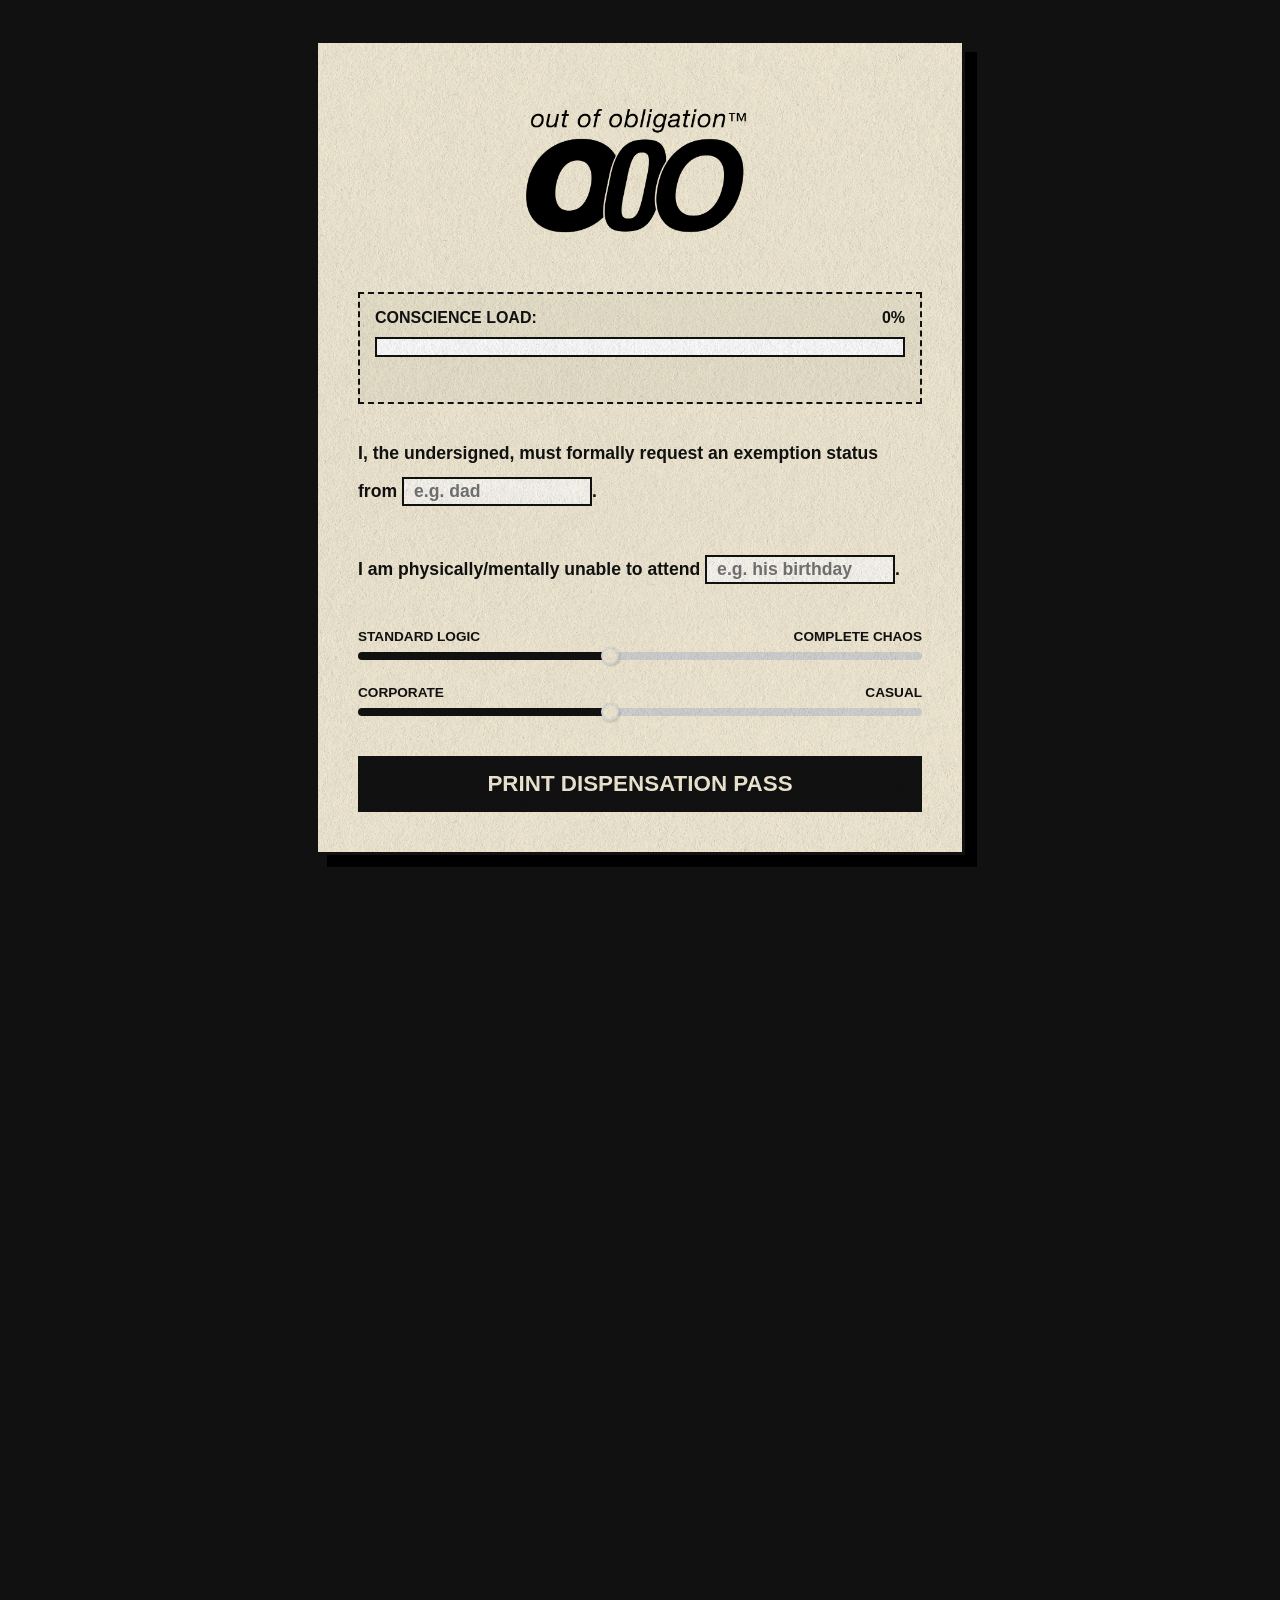
==== excuse roulette/index.html @ 0cf1031e "smiski updates" ====
<!DOCTYPE html>
<html lang="en">
<head>
    <meta charset="UTF-8">
    <meta name="viewport" content="width=device-width, initial-scale=1.0">
    <title>Out Of Obligation</title>
    
    <link href="https://fonts.googleapis.com/css2?family=Yellowtail&display=swap" rel="stylesheet">
    
    <style>
        * {
            box-sizing: border-box;
            margin: 0;
            padding: 0;
        }
        
        body {
            background-color: #111; 
            color: #111;
            font-family: 'Futura', 'Trebuchet MS', Arial, sans-serif;
            display: flex;
            flex-direction: column;
            align-items: center;
            min-height: 100vh;
            padding: 40px 20px;
            overflow-x: hidden;
            position: relative;
        }

        /* --- THE GENERATOR UI --- */
        #generator-ui {
            background-color: #f3ebd5; 
            width: 100%;
            max-width: 650px;
            padding: 40px;
            border: 3px solid #111;
            box-shadow: 12px 12px 0px #000; 
            z-index: 1000; 
            position: relative;
        }

        /* Apply texture directly over the generator UI */
        #generator-ui::after {
            content: '';
            position: absolute;
            top: 0; left: 0; right: 0; bottom: 0;
            background-image: url('papertexture.png');
            background-size: cover;
            background-position: center;
            opacity: 0.65; 
            mix-blend-mode: multiply; 
            pointer-events: none; 
            z-index: 9999; /* Forces it above all text/borders */
        }

        /* Transparent Logo Setup */
        .main-logo {
            width: 100%;
            max-width: 300px;
            display: block;
            margin: 0 auto 25px auto;
            /* Removed the border-bottom here */
            padding-bottom: 15px;
        }
        
        /* --- GUILT METER --- */
        #guilt-container {
            margin-bottom: 30px;
            padding: 15px;
            border: 2px dashed #111;
            background-color: rgba(0,0,0,0.03);
        }
        .guilt-header { display: flex; justify-content: space-between; font-weight: bold; margin-bottom: 10px; font-size: 1rem; }
        .guilt-bar-bg { width: 100%; height: 20px; border: 2px solid #111; background-color: #fff; position: relative; }
        #guilt-bar-fill { height: 100%; width: 0%; background-color: #d12020; transition: width 0.5s ease-out; }
        #guilt-warning { color: #d12020; font-weight: bold; margin-top: 10px; text-align: center; min-height: 20px; font-size: 0.9rem; }

        /* --- INPUT FORM --- */
        .typewriter-form { font-size: 1.1rem; line-height: 2.2; margin-bottom: 40px; font-weight: bold; }
        input[type="text"] {
            background-color: rgba(255,255,255,0.7);
            border: 2px solid #111;
            color: #111;
            font-family: inherit;
            font-size: 1.1rem;
            font-weight: bold;
            padding: 2px 10px;
            width: 190px;
            outline: none;
        }
        input[type="text"]:focus { background-color: #00FF88; }

        /* --- CUSTOM RETRO SLIDERS --- */
        .sliders { display: flex; flex-direction: column; gap: 25px; margin-bottom: 40px; }
        .slider-container { display: flex; flex-direction: column; gap: 8px; }
        .slider-labels { display: flex; justify-content: space-between; font-size: 0.85rem; font-weight: bold; text-transform: uppercase; }
        
        input[type="range"] { 
            -webkit-appearance: none;
            width: 100%; 
            height: 8px;
            background: #d3d3d3; 
            border-radius: 10px;
            outline: none;
        }

        input[type="range"]::-webkit-slider-thumb {
            -webkit-appearance: none;
            appearance: none;
            width: 18px;
            height: 18px;
            border-radius: 50px;
            background: #f3ebd5;
            border: 2px solid #ddd;
            box-shadow: 1px 1px 3px rgba(0,0,0,0.2);
            cursor: pointer;
        }

        button.primary-btn {
            background-color: #111;
            color: #f3ebd5;
            border: none;
            padding: 15px 35px;
            font-family: inherit;
            font-size: 1.4rem;
            font-weight: bold;
            cursor: pointer;
            text-transform: uppercase;
            width: 100%;
        }
        button.primary-btn:active { background-color: #00FF88; color: #111; }

        /* --- MESSY TABLE OUTPUT TRAY --- */
        #output-tray {
            width: 100%;
            max-width: 1000px; 
            display: flex;
            flex-direction: column;
            align-items: center;
            margin-top: 40px;
        }

        #receipt-stack {
            width: 100%;
            position: relative; 
            min-height: 750px;  
        }

        .receipt-wrapper {
            position: absolute;
            top: 0;
            left: 25%; 
            width: 50%;
            display: flex;
            justify-content: center;
        }

        /* --- HORIZONTAL PASS ARCHITECTURE --- */
        .receipt {
            color: #111;
            width: 650px; 
            height: auto;
            display: flex;
            border: 3px solid #111;
            box-shadow: 5px 5px 20px rgba(0,0,0,0.5); 
            position: relative;
            
            transform: translateY(-200px) scale(0.8);
            opacity: 0;
            transition: transform 1.2s cubic-bezier(0.175, 0.885, 0.32, 1.275), opacity 0.5s;
        }

        /* Apply texture directly over the printed receipt */
        .receipt::after {
            content: '';
            position: absolute;
            top: 0; left: 0; right: 0; bottom: 0;
            background-image: url('papertexture.png');
            background-size: cover;
            background-position: center;
            opacity: 0.65; 
            mix-blend-mode: multiply; 
            pointer-events: none; 
            z-index: 9999; 
        }

        .receipt.printing {
            transform: translateY(0) scale(1); 
            opacity: 1;
        }

        .punch-hole-gutter {
            width: 45px;
            border-right: 3px solid #111;
            display: flex;
            flex-direction: column;
            justify-content: space-around;
            align-items: center;
            padding: 15px 0;
            background-color: rgba(0,0,0,0.08);
        }

        .hole {
            width: 14px;
            height: 14px;
            background-color: #111; 
            border: 3px solid #111;
            border-radius: 50%;
        }

        .ticket-main {
            flex: 1;
            display: flex;
            flex-direction: column;
        }

        .ticket-header-block { display: flex; border-bottom: 3px solid #111; font-size: 0.85rem; font-weight: bold; }
        .header-cell { padding: 10px 15px; border-right: 3px solid #111; }
        .header-cell:last-child { border-right: none; }

        .ticket-logo-bar {
            padding: 15px;
            background-color: rgba(0,0,0,0.04);
            border-bottom: 3px solid #111;
            display: flex;
            justify-content: space-between;
            align-items: center;
        }
        
        .receipt-logo-img { height: 35px; object-fit: contain; }

        .ticket-content-pane {
            padding: 20px 15px;
            font-size: 1rem;
            line-height: 1.5;
            flex: 1;
            border-bottom: 3px solid #111;
        }
        
        .metadata-label { font-size: 0.75rem; font-weight: bold; color: #333; text-transform: uppercase; margin-bottom: 5px; }

        .ticket-footer-block { display: flex; background-color: rgba(0,0,0,0.05); font-size: 0.85rem; font-weight: bold; align-items: stretch; }
        .footer-cell { padding: 12px 15px; border-right: 3px solid #111; display: flex; flex-direction: column; justify-content: center; }
        .footer-cell:last-child { border-right: none; }

        .cursive-branding {
            font-family: 'Yellowtail', cursive;
            color: #d12020;
            font-size: 2rem;
            line-height: 1;
        }

        .ticket-barcode-strip {
            height: 40px;
            width: 140px;
            background: repeating-linear-gradient(90deg, #111, #111 2px, transparent 2px, transparent 5px, #111 5px, #111 6px, transparent 6px, transparent 9px);
        }

        /* --- COPY LINK BUTTON --- */
        button.share-btn {
            background-color: transparent;
            color: #111;
            border: 2px solid #111;
            padding: 8px 12px;
            font-family: inherit;
            font-weight: 900;
            font-size: 0.85rem;
            cursor: pointer;
            text-transform: uppercase;
            position: relative; 
            z-index: 10000; /* Must sit above the texture layer to be clickable */
            display: flex;
            align-items: center;
            /* Removed emoji */
        }
        button.share-btn:active { background-color: #111; color: #fff; }
    </style>
</head>
<body>

    <div id="generator-ui">
        <img src="Artboard 1ooo.png" alt="Out of Obligation" class="main-logo">
        
        <div id="guilt-container">
            <div class="guilt-header">
                <span>CONSCIENCE LOAD:</span>
                <span id="guilt-text">0%</span>
            </div>
            <div class="guilt-bar-bg">
                <div id="guilt-bar-fill"></div>
            </div>
            <div id="guilt-warning"></div>
        </div>

        <div class="typewriter-form">
            I, the undersigned, must formally request an exemption status from <input type="text" id="person-input" placeholder="e.g. dad" autocomplete="off">.<br><br>
            I am physically/mentally unable to attend <input type="text" id="event-input" placeholder="e.g. his birthday" autocomplete="off">.
        </div>

        <div class="sliders">
            <div class="slider-container">
                <div class="slider-labels"><span>Standard Logic</span><span>Complete Chaos</span></div>
                <input type="range" id="realism-slider" class="styled-slider" min="1" max="10" value="5">
            </div>
            <div class="slider-container">
                <div class="slider-labels"><span>Corporate</span><span>Casual</span></div>
                <input type="range" id="formality-slider" class="styled-slider" min="1" max="10" value="5">
            </div>
        </div>

        <button id="generate-btn" class="primary-btn">Print Dispensation Pass</button>
    </div>

    <div id="output-tray">
        <div id="receipt-stack">
            </div>
    </div>

    <script>
        // Custom Slider Fill Logic
        document.querySelectorAll('input[type="range"]').forEach(slider => {
            slider.addEventListener('input', (e) => {
                const value = (e.target.value - e.target.min) / (e.target.max - e.target.min) * 100;
                e.target.style.background = `linear-gradient(to right, #111 ${value}%, #d3d3d3 ${value}%)`;
            });
            slider.dispatchEvent(new Event('input'));
        });

        const dictionary = {
            realisticFormal: {
                intros: ["Please accept this as formal notification of my absence.", "I am writing to formally request to be excused.", "I will unfortunately be unable to attend this event."],
                reasons: ["An urgent professional matter requires my immediate attention.", "A sudden family obligation has arisen that I must attend to.", "I am currently dealing with an unexpected health issue."],
                outros: ["This renders my participation impossible.", "I hope you can understand my absence.", "I sincerely apologize for the inconvenience."]
            },
            realisticInformal: {
                intros: ["I am so sorry, but I absolutely cannot make it.", "I'm going to have to bail on this one.", "I hate to do this, but I have to skip this event."],
                reasons: ["I woke up feeling super sick and need to stay in bed.", "I completely double-booked myself today and am stuck.", "My car battery died and I am currently stranded."],
                outros: ["Maybe we can catch up next time!", "Hope you all have fun without me.", "I'll definitely make it up to you later."]
            },
            absurdFormal: {
                intros: ["It is with deep existential regret that I must withdraw my presence.", "I am legally and physically obligated to remain absent.", "Please be advised that my attendance is no longer a physical possibility."],
                reasons: ["My residence has been commandeered by a sovereign nation of aggressive geese.", "A localized black hole has formed directly in my living room.", "I am currently undergoing an unexpected metamorphosis into a 19th-century grandfather clock."],
                outros: ["This renders my departure physically impossible.", "Please forward my regards to the authorities.", "Do not attempt a rescue mission."]
            },
            absurdInformal: {
                intros: ["You are not going to believe this, but I absolutely cannot make it.", "I am literally crying right now, but there is zero chance I can attend.", "I'm gonna keep it 100 with you, I'm completely trapped."],
                reasons: ["My Roomba just formed a union and is currently holding me hostage.", "A stray pigeon stole my wallet and is actively trying to buy bread.", "I just got drafted into a secret war between the local squirrels and pigeons."],
                outros: ["I am literally fighting for my life right now.", "Please don't ask any follow-up questions.", "Send help if you don't hear from me by tomorrow."]
            }
        };

        const passColors = ['#f3ebd5', '#ff9ebb', '#a2d2ff', '#eef24f', '#fff5a5', '#e8c5ff'];
        let colorIndex = 0;

        function pickRandom(array) { return array[Math.floor(Math.random() * array.length)]; }

        function generateExcuse(realism, formality) {
            let category = "realisticFormal";
            if (realism <= 5 && formality > 5) category = "realisticInformal";
            if (realism > 5 && formality <= 5) category = "absurdFormal";
            if (realism > 5 && formality > 5) category = "absurdInformal";

            let intro = pickRandom(dictionary[category].intros);
            let reason = pickRandom(dictionary[category].reasons);
            let outro = pickRandom(dictionary[category].outros);

            return `${intro} ${reason} ${outro}`;
        }

        let receiptCount = 0;
        let guiltLevel = 0;
        const stackContainer = document.getElementById('receipt-stack');

        function updateGuilt() {
            if (guiltLevel < 100) guiltLevel += 20; 
            document.getElementById('guilt-text').innerText = guiltLevel + '%';
            document.getElementById('guilt-bar-fill').style.width = guiltLevel + '%';

            if (guiltLevel >= 100) {
                document.getElementById('guilt-warning').innerText = "CRITICAL GUILT OVERLOAD. CHARACTER REPUTATION DESTROYED.";
            } else if (guiltLevel >= 60) {
                document.getElementById('guilt-warning').innerText = "Anxiety levels spiking.";
            }
        }

        function getConscienceDiagnosis(guilt) {
            if (guilt <= 20) return "RELUCTANT AVOIDER";
            if (guilt <= 40) return "CASUAL FLAKER";
            if (guilt <= 60) return "COMMON LIAR";
            if (guilt <= 80) return "HABITUAL FABRICATOR";
            return "PATHOLOGICAL MENACE";
        }

        function printNewReceipt(payload, isViewerMode) {
            receiptCount++;
            
            const wrapper = document.createElement('div');
            wrapper.className = 'receipt-wrapper';
            wrapper.style.zIndex = receiptCount; 
            
            const receipt = document.createElement('div');
            receipt.className = 'receipt'; 
            
            receipt.style.backgroundColor = passColors[colorIndex % passColors.length];
            colorIndex++;

            const serialNum = "00" + Math.floor(Math.random() * 89999 + 10000); 

            let actionCell = `<div class="cursive-branding">Thank You!</div>`;
            if (!isViewerMode) {
                const encodedData = btoa(encodeURIComponent(JSON.stringify(payload)));
                const shareUrl = `${window.location.origin}${window.location.pathname}?subpoena=${encodedData}`;
                // Removed the emoji from the button text here
                actionCell = `<button class="share-btn" onclick="navigator.clipboard.writeText('${shareUrl}'); this.innerText='COPIED!';">COPY LINK</button>`;
            }
            
            let html = `
                <div class="punch-hole-gutter">
                    <div class="hole"></div>
                    <div class="hole"></div>
                    <div class="hole"></div>
                    <div class="hole"></div>
                </div>
                
                <div class="ticket-main">
                    <div class="ticket-header-block">
                        <div class="header-cell" style="flex: 1;">
                            <div class="metadata-label">TO STATUS:</div>
                            <strong style="text-transform: uppercase; font-size: 1.1rem;">${payload.person}</strong>
                        </div>
                        <div class="header-cell" style="width: 180px;">
                            <div class="metadata-label">VALID TIMESTAMP:</div>
                            <strong>${payload.timestamp}</strong>
                        </div>
                    </div>
                    
                    <div class="ticket-logo-bar">
                        <img src="Artboard 1ooo.png" alt="Out of Obligation" class="receipt-logo-img">
                        <span style="color:#d12020; font-size:1.2rem; font-weight:900;">${serialNum}</span>
                    </div>
                    
                    <div class="ticket-content-pane">
                        <div class="metadata-label" style="margin-bottom: 10px;">OBLIGATION TO VOID: <span style="color:#d12020; text-transform:uppercase;">${payload.event}</span></div>
                        <strong style="font-size: 1.1rem;">${payload.excuse}</strong>
                    </div>
                    
                    <div class="ticket-footer-block">
                        <div class="footer-cell" style="flex: 1;">
                            <div class="metadata-label">CONSCIENCE DIAGNOSIS:</div>
                            <span style="color:#d12020; font-weight:900; font-size:1rem;">${payload.conscience}</span>
                        </div>
                        <div class="footer-cell" style="width: 160px; align-items:center;">
                            <div class="ticket-barcode-strip"></div>
                        </div>
                        <div class="footer-cell" style="padding-right: 15px;">
                            ${actionCell}
                        </div>
                    </div>
                </div>
            `;

            receipt.innerHTML = html;
            wrapper.appendChild(receipt);
            stackContainer.appendChild(wrapper);
            
            void receipt.offsetWidth;
            receipt.classList.add('printing');

            setTimeout(() => {
                const randomAngle = (Math.random() * 40) - 20; 
                const randomX = (Math.random() * 320) - 160;   
                const randomY = (Math.random() * 180) - 40;    
                
                wrapper.style.transform = `translate(${randomX}px, ${randomY}px) rotate(${randomAngle}deg)`;
            }, 50); 
        }

        const urlParams = new URLSearchParams(window.location.search);
        const subpoenaData = urlParams.get('subpoena');

        if (subpoenaData) {
            document.getElementById('generator-ui').style.display = 'none';
            try {
                const payload = JSON.parse(decodeURIComponent(atob(subpoenaData)));
                printNewReceipt(payload, true);
            } catch (e) {
                alert("Corrupted data payload.");
            }
        } else {
            document.getElementById('generate-btn').addEventListener('click', () => {
                const person = document.getElementById('person-input').value || "Recipient";
                const event = document.getElementById('event-input').value || "Obligation";
                const realism = parseInt(document.getElementById('realism-slider').value);
                const formality = parseInt(document.getElementById('formality-slider').value);
                
                const now = new Date();
                const timeString = `${now.getDate().toString().padStart(2, '0')}/${(now.getMonth()+1).toString().padStart(2, '0')}/${now.getFullYear().toString().substring(2)}`;

                const generatedText = generateExcuse(realism, formality);
                
                updateGuilt(); 
                const currentDiagnosis = getConscienceDiagnosis(guiltLevel);

                const payload = { 
                    person: person, 
                    event: event, 
                    excuse: generatedText, 
                    timestamp: timeString,
                    conscience: currentDiagnosis
                };

                printNewReceipt(payload, false);
            });
        }
    </script>
</body>
</html>
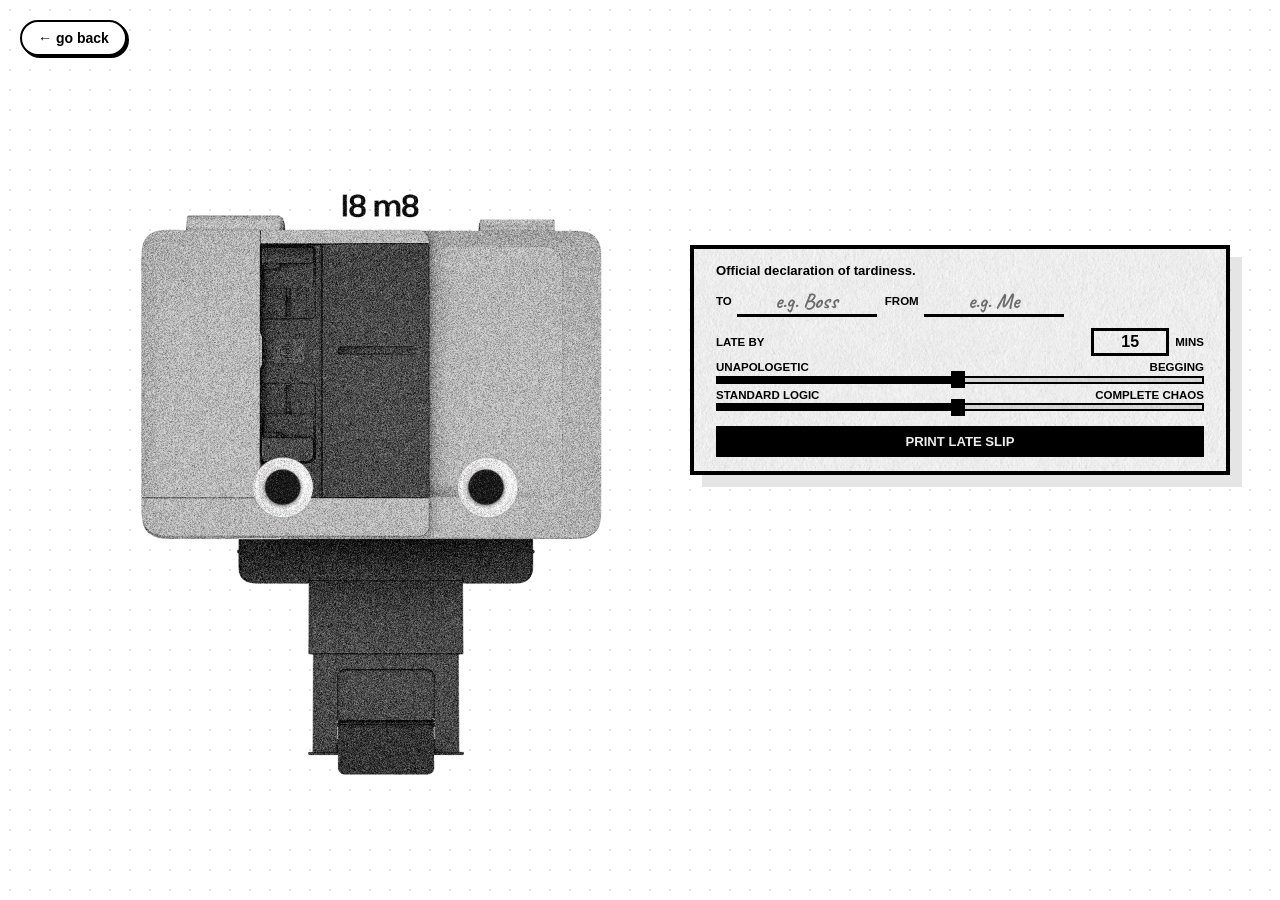
==== commit f9736255: "all-edit" ====
--- a/excuse roulette/index.html
+++ b/excuse roulette/index.html
@@ -3,208 +3,507 @@
 <head>
     <meta charset="UTF-8">
     <meta name="viewport" content="width=device-width, initial-scale=1.0">
-    <title>Out Of Obligation</title>
-    
-    <link href="https://fonts.googleapis.com/css2?family=Yellowtail&display=swap" rel="stylesheet">
-    
+    <title>late mate</title>
+
+    <link href="https://fonts.googleapis.com/css2?family=Arimo:wght@400;700;900&family=Caveat:wght@700&display=swap" rel="stylesheet">
+
     <style>
+        /* ================================================================== */
+        /* MASTER CONTROL PANEL                                                */
+        /* Change these values only. Sizes and positions are separate.          */
+        /* ================================================================== */
+        :root {
+            /* PRINTER SIZE AND POSITION */
+            --printer-width: 1280px;
+            --printer-center-x: 30vw;
+            --printer-center-y: 55vh;
+
+            /* EYEBALL LAYER */
+            /* Eyeballs are separate from the printer now, so they can sit above the input slip. */
+            --eye-overlay-z-index: 140;
+
+            /* INPUT SLIP SIZE AND POSITION */
+            --input-width: 540px;
+            --input-height: 230px;
+            --input-center-x: 75vw;
+            --input-center-y: 40vh;
+
+            /* INPUT SLIP INTERNAL FITTING */
+            --input-padding-x: 22px;
+            --input-padding-y: 14px;
+            --input-text-size: 0.82rem;
+            --input-name-size: 1.35rem;
+            --input-name-width: 140px;
+            --input-label-size: 0.72rem;
+            --input-button-size: 0.82rem;
+            --input-slider-gap: 6px;
+            --input-minutes-width: 78px;
+            --input-minutes-size: 1rem;
+
+            /* INPUT MASK / SLIDE-IN CONTROL */
+            /*
+                The input slip slides LEFT into this invisible mask.
+
+                --input-mask-left-x controls the exact vertical edge where the slip disappears.
+                Move it right if the slip disappears too early.
+                Move it left if the slip disappears too late.
+
+                --input-mask-z-index keeps the animated input slip IN FRONT of the printer.
+                The eye overlay still appears above it.
+            */
+            --input-mask-left-x: 40%;
+            --input-mask-left-nudge: 5px;
+            --input-mask-top: -50vh;
+            --input-mask-width: 120vw;
+            --input-mask-height: 160vh;
+            --input-mask-z-index: 34;
+            --input-slide-tuck: 35px;
+            --input-slide-duration: 1100ms;
+
+            /* OUTPUT SLIP SIZE */
+            --receipt-width: 520px;
+            --receipt-scale: 0.72;
+
+            /* OUTPUT SLIP APPEARANCE POINT */
+            /* These are relative to the printer image. */
+            --output-appear-x: 50%;
+            --output-appear-y: 56.3%;
+
+            /* OUTPUT SLIP RESTING POSITION */
+            --output-drop-distance: 24px;
+            --receipt-stack-gap: 9px;
+
+            /* OUTPUT TRAY MASK AREA */
+            --output-tray-width: 110%;
+            --output-tray-height: 70%;
+        }
+        /* ================================================================== */
+
+
+        /* --- RESET AND BASE --- */
         * {
             box-sizing: border-box;
             margin: 0;
             padding: 0;
         }
-        
+
+        html {
+            width: 100%;
+            height: 100%;
+            overflow: hidden;
+            overscroll-behavior: none;
+        }
+
         body {
-            background-color: #111; 
-            color: #111;
-            font-family: 'Futura', 'Trebuchet MS', Arial, sans-serif;
+            width: 100vw;
+            height: 100dvh;
+            min-height: 100vh;
+            overflow: hidden !important;
+            position: fixed;
+            inset: 0;
+            background-color: #ffffff;
+            color: #000000;
+            font-family: "Helvetica Neue", Helvetica, "Arimo", Arial, sans-serif;
+            background-image: radial-gradient(#e5e5e5 1px, transparent 1px);
+            background-size: 20px 20px;
+        }
+
+        .back-btn {
+            position: absolute;
+            top: 20px;
+            left: 20px;
+            color: #000;
+            text-decoration: none;
+            font-weight: bold;
+            font-size: 14px;
+            background: #fff;
+            padding: 8px 16px;
+            border: 2px solid #000;
+            border-radius: 20px;
+            transition: all 0.2s;
+            z-index: 9999;
+            box-shadow: 2px 2px 0px #000;
+        }
+
+        .back-btn:hover {
+            background: #000;
+            color: #fff;
+        }
+
+        .app-container {
+            position: fixed;
+            inset: 0;
+            width: 100vw;
+            height: 100dvh;
+            overflow: hidden;
+        }
+
+
+        /* --- PRINTER SECTION --- */
+        .printer-section {
+            width: var(--printer-width);
+            position: fixed;
+            left: var(--printer-center-x);
+            top: var(--printer-center-y);
+            transform: translate(-50%, -50%);
+            z-index: 20;
+            overflow: visible;
+        }
+
+        body.viewer-mode .printer-section {
+            left: 50vw;
+            top: 50vh;
+        }
+
+        .printer-layers {
+            position: relative;
+            width: 100%;
+            z-index: 20;
+        }
+
+        .printer-layers img {
+            width: 100%;
+            display: block;
+        }
+
+        .printer-base {
+            position: relative;
+            z-index: 21;
+        }
+
+
+        /* --- EYEBALL OVERLAY --- */
+        #eye-overlay {
+            position: fixed;
+            left: var(--printer-center-x);
+            top: var(--printer-center-y);
+            width: var(--printer-width);
+            transform: translate(-50%, -50%);
+            z-index: var(--eye-overlay-z-index);
+            pointer-events: none;
+        }
+
+        body.viewer-mode #eye-overlay {
+            left: 50vw;
+            top: 50vh;
+        }
+
+        .eye-overlay-size-guide {
+            width: 100%;
+            display: block;
+            visibility: hidden;
+            pointer-events: none;
+        }
+
+        .eye-whites {
+            position: absolute;
+            top: 0;
+            left: 0;
+            width: 100%;
+            display: block;
+            z-index: 1;
+            pointer-events: none;
+        }
+
+        .eye-blacks {
+            position: absolute;
+            top: 0;
+            left: 0;
+            width: 100%;
+            display: block;
+            z-index: 2;
+            pointer-events: none;
+            transition: transform 0.1s ease-out;
+        }
+
+
+        /* --- INPUT MASK --- */
+        #input-mask {
+            position: absolute;
+            left: calc(var(--input-mask-left-x) + var(--input-mask-left-nudge));
+            top: var(--input-mask-top);
+            width: var(--input-mask-width);
+            height: var(--input-mask-height);
+            overflow: hidden;
+            z-index: var(--input-mask-z-index);
+            pointer-events: none;
+        }
+
+        /*
+            To see the mask while adjusting it, temporarily add this inside #input-mask:
+            outline: 2px solid red;
+        */
+
+
+        /* --- OUTPUT TRAY --- */
+        #output-tray {
+            position: absolute;
+            top: var(--output-appear-y);
+            left: var(--output-appear-x);
+            width: var(--output-tray-width);
+            height: var(--output-tray-height);
+            transform: translateX(-50%);
+            z-index: 35;
+            overflow: hidden;
+            pointer-events: none;
+        }
+
+        .receipt-wrapper {
+            position: absolute;
+            top: 0;
+            left: 50%;
+            width: var(--receipt-width);
+            display: flex;
+            justify-content: center;
+            transform-origin: top center;
+            transform: translate(-50%, -112%) scale(var(--receipt-scale));
+            transition: transform 1s cubic-bezier(0.2, 0.8, 0.2, 1);
+            pointer-events: auto;
+        }
+
+
+        /* --- INPUT FORM / INPUT SLIP --- */
+        .form-section {
+            width: var(--input-width);
+            height: var(--input-height);
+            background-color: #fff;
+            padding: var(--input-padding-y) var(--input-padding-x);
+            border: 4px solid #000;
+            box-shadow: 12px 12px 0px rgba(0,0,0,0.1);
+            position: fixed;
+            left: var(--input-center-x);
+            top: var(--input-center-y);
+            transform: translate(-50%, -50%);
+            z-index: 100;
             display: flex;
             flex-direction: column;
-            align-items: center;
-            min-height: 100vh;
-            padding: 40px 20px;
-            overflow-x: hidden;
-            position: relative;
-        }
-
-        /* --- THE GENERATOR UI --- */
-        #generator-ui {
-            background-color: #f3ebd5; 
-            width: 100%;
-            max-width: 650px;
-            padding: 40px;
-            border: 3px solid #111;
-            box-shadow: 12px 12px 0px #000; 
-            z-index: 1000; 
-            position: relative;
-        }
-
-        /* Apply texture directly over the generator UI */
-        #generator-ui::after {
+            justify-content: space-between;
+            gap: 7px;
+            transition: opacity 0.25s;
+            overflow: hidden;
+        }
+
+        .form-section::after {
             content: '';
             position: absolute;
-            top: 0; left: 0; right: 0; bottom: 0;
+            inset: 0;
             background-image: url('papertexture.png');
             background-size: cover;
             background-position: center;
-            opacity: 0.65; 
-            mix-blend-mode: multiply; 
-            pointer-events: none; 
-            z-index: 9999; /* Forces it above all text/borders */
-        }
-
-        /* Transparent Logo Setup */
-        .main-logo {
+            opacity: 0.8;
+            mix-blend-mode: multiply;
+            pointer-events: none;
+            z-index: 9999;
+        }
+
+        .typewriter-form {
+            font-size: var(--input-text-size);
+            line-height: 1.2;
+            font-weight: 900;
+            position: relative;
+            z-index: 10;
+        }
+
+        .name-row {
+            display: flex;
+            align-items: baseline;
+            gap: 8px;
+            margin-top: 5px;
+            white-space: nowrap;
+        }
+
+        .name-row label {
+            display: flex;
+            align-items: baseline;
+            gap: 5px;
+            text-transform: uppercase;
+            font-size: var(--input-label-size);
+            font-weight: 900;
+        }
+
+        input[type="text"] {
+            background-color: transparent !important;
+            border: none;
+            border-bottom: 3px solid #000;
+            color: #000;
+            font-family: 'Caveat', cursive;
+            font-size: var(--input-name-size);
+            font-weight: bold;
+            padding: 0px 4px;
+            width: var(--input-name-width);
+            outline: none;
+            text-align: center;
+            position: relative;
+            z-index: 10;
+            transform: translateY(3px);
+        }
+
+        .sliders {
+            display: flex;
+            flex-direction: column;
+            gap: var(--input-slider-gap);
+            position: relative;
+            z-index: 10;
+        }
+
+        .slider-container {
+            display: flex;
+            flex-direction: column;
+            gap: 2px;
+        }
+
+        .slider-labels {
+            display: flex;
+            justify-content: space-between;
+            font-size: var(--input-label-size);
+            font-weight: 900;
+            text-transform: uppercase;
+            line-height: 1;
+        }
+
+        .time-row {
+            display: flex;
+            align-items: center;
+            justify-content: space-between;
+            gap: 10px;
+            font-size: var(--input-label-size);
+            font-weight: 900;
+            text-transform: uppercase;
+            line-height: 1;
+            position: relative;
+            z-index: 10;
+        }
+
+        .minutes-control {
+            display: flex;
+            align-items: center;
+            gap: 6px;
+            white-space: nowrap;
+        }
+
+        input[type="number"] {
+            background-color: #fff;
+            border: 3px solid #000;
+            color: #000;
+            font-family: inherit;
+            font-size: var(--input-minutes-size);
+            font-weight: 900;
+            width: var(--input-minutes-width);
+            height: 28px;
+            padding: 2px 6px;
+            outline: none;
+            text-align: center;
+            position: relative;
+            z-index: 10;
+        }
+
+        input[type="number"]::-webkit-outer-spin-button,
+        input[type="number"]::-webkit-inner-spin-button {
+            -webkit-appearance: none;
+            margin: 0;
+        }
+
+        input[type="range"] {
+            -webkit-appearance: none;
             width: 100%;
-            max-width: 300px;
-            display: block;
-            margin: 0 auto 25px auto;
-            /* Removed the border-bottom here */
-            padding-bottom: 15px;
-        }
-        
-        /* --- GUILT METER --- */
-        #guilt-container {
-            margin-bottom: 30px;
-            padding: 15px;
-            border: 2px dashed #111;
-            background-color: rgba(0,0,0,0.03);
-        }
-        .guilt-header { display: flex; justify-content: space-between; font-weight: bold; margin-bottom: 10px; font-size: 1rem; }
-        .guilt-bar-bg { width: 100%; height: 20px; border: 2px solid #111; background-color: #fff; position: relative; }
-        #guilt-bar-fill { height: 100%; width: 0%; background-color: #d12020; transition: width 0.5s ease-out; }
-        #guilt-warning { color: #d12020; font-weight: bold; margin-top: 10px; text-align: center; min-height: 20px; font-size: 0.9rem; }
-
-        /* --- INPUT FORM --- */
-        .typewriter-form { font-size: 1.1rem; line-height: 2.2; margin-bottom: 40px; font-weight: bold; }
-        input[type="text"] {
-            background-color: rgba(255,255,255,0.7);
-            border: 2px solid #111;
-            color: #111;
-            font-family: inherit;
-            font-size: 1.1rem;
-            font-weight: bold;
-            padding: 2px 10px;
-            width: 190px;
-            outline: none;
-        }
-        input[type="text"]:focus { background-color: #00FF88; }
-
-        /* --- CUSTOM RETRO SLIDERS --- */
-        .sliders { display: flex; flex-direction: column; gap: 25px; margin-bottom: 40px; }
-        .slider-container { display: flex; flex-direction: column; gap: 8px; }
-        .slider-labels { display: flex; justify-content: space-between; font-size: 0.85rem; font-weight: bold; text-transform: uppercase; }
-        
-        input[type="range"] { 
-            -webkit-appearance: none;
-            width: 100%; 
             height: 8px;
-            background: #d3d3d3; 
-            border-radius: 10px;
+            background: #e5e5e5;
+            border: 2px solid #000;
             outline: none;
         }
 
         input[type="range"]::-webkit-slider-thumb {
             -webkit-appearance: none;
             appearance: none;
-            width: 18px;
-            height: 18px;
-            border-radius: 50px;
-            background: #f3ebd5;
-            border: 2px solid #ddd;
-            box-shadow: 1px 1px 3px rgba(0,0,0,0.2);
+            width: 14px;
+            height: 17px;
+            background: #000;
             cursor: pointer;
         }
 
         button.primary-btn {
-            background-color: #111;
-            color: #f3ebd5;
-            border: none;
-            padding: 15px 35px;
+            background-color: #000;
+            color: #fff;
+            border: 2px solid #000;
+            padding: 7px 10px;
             font-family: inherit;
-            font-size: 1.4rem;
-            font-weight: bold;
+            font-size: var(--input-button-size);
+            line-height: 1;
+            font-weight: 900;
             cursor: pointer;
             text-transform: uppercase;
             width: 100%;
-        }
-        button.primary-btn:active { background-color: #00FF88; color: #111; }
-
-        /* --- MESSY TABLE OUTPUT TRAY --- */
-        #output-tray {
+            transition: all 0.2s;
+            position: relative;
+            z-index: 10;
+        }
+
+        button.primary-btn:hover {
+            background-color: #fff;
+            color: #000;
+            box-shadow: 4px 4px 0px #000;
+        }
+
+        button.primary-btn:active {
+            transform: translate(2px, 2px);
+            box-shadow: 0px 0px 0px #000;
+        }
+
+
+        /* --- SLIDING INPUT COPY INSIDE MASK --- */
+        .input-slide-copy {
+            position: absolute !important;
+            z-index: 1 !important;
+            pointer-events: none !important;
+            transform: translate(0, 0) !important;
+            transition: transform var(--input-slide-duration) linear !important;
+            will-change: transform;
+        }
+
+        .input-slide-copy.is-sliding {
+            transform: translateX(var(--slide-x)) !important;
+        }
+
+
+        /* --- RECEIPT DESIGN --- */
+        .receipt {
+            color: #000;
+            background-color: #fff;
             width: 100%;
-            max-width: 1000px; 
-            display: flex;
-            flex-direction: column;
-            align-items: center;
-            margin-top: 40px;
-        }
-
-        #receipt-stack {
-            width: 100%;
-            position: relative; 
-            min-height: 750px;  
-        }
-
-        .receipt-wrapper {
-            position: absolute;
-            top: 0;
-            left: 25%; 
-            width: 50%;
-            display: flex;
-            justify-content: center;
-        }
-
-        /* --- HORIZONTAL PASS ARCHITECTURE --- */
-        .receipt {
-            color: #111;
-            width: 650px; 
-            height: auto;
-            display: flex;
-            border: 3px solid #111;
-            box-shadow: 5px 5px 20px rgba(0,0,0,0.5); 
+            display: flex;
+            border: 4px solid #000;
             position: relative;
-            
-            transform: translateY(-200px) scale(0.8);
-            opacity: 0;
-            transition: transform 1.2s cubic-bezier(0.175, 0.885, 0.32, 1.275), opacity 0.5s;
-        }
-
-        /* Apply texture directly over the printed receipt */
+            box-shadow: 8px 8px 24px rgba(0,0,0,0.32);
+        }
+
         .receipt::after {
             content: '';
             position: absolute;
-            top: 0; left: 0; right: 0; bottom: 0;
+            inset: 0;
             background-image: url('papertexture.png');
             background-size: cover;
-            background-position: center;
-            opacity: 0.65; 
-            mix-blend-mode: multiply; 
-            pointer-events: none; 
-            z-index: 9999; 
-        }
-
-        .receipt.printing {
-            transform: translateY(0) scale(1); 
-            opacity: 1;
+            opacity: 0.8;
+            mix-blend-mode: multiply;
+            pointer-events: none;
+            z-index: 10;
         }
 
         .punch-hole-gutter {
-            width: 45px;
-            border-right: 3px solid #111;
+            width: 34px;
+            border-right: 4px solid #000;
             display: flex;
             flex-direction: column;
             justify-content: space-around;
             align-items: center;
-            padding: 15px 0;
-            background-color: rgba(0,0,0,0.08);
+            padding: 12px 0;
+            background-color: #e5e5e5;
         }
 
         .hole {
-            width: 14px;
-            height: 14px;
-            background-color: #111; 
-            border: 3px solid #111;
+            width: 10px;
+            height: 10px;
+            background-color: #fff;
+            border: 3px solid #000;
             border-radius: 50%;
         }
 
@@ -214,245 +513,539 @@
             flex-direction: column;
         }
 
-        .ticket-header-block { display: flex; border-bottom: 3px solid #111; font-size: 0.85rem; font-weight: bold; }
-        .header-cell { padding: 10px 15px; border-right: 3px solid #111; }
-        .header-cell:last-child { border-right: none; }
+        .ticket-header-block {
+            display: flex;
+            border-bottom: 4px solid #000;
+            font-size: 0.72rem;
+            font-weight: 900;
+        }
+
+        .header-cell {
+            padding: 8px 10px;
+            border-right: 4px solid #000;
+        }
+
+        .header-cell:last-child {
+            border-right: none;
+        }
 
         .ticket-logo-bar {
-            padding: 15px;
-            background-color: rgba(0,0,0,0.04);
-            border-bottom: 3px solid #111;
+            padding: 10px 12px;
+            background-color: #000;
+            color: #fff;
             display: flex;
             justify-content: space-between;
             align-items: center;
-        }
-        
-        .receipt-logo-img { height: 35px; object-fit: contain; }
+            font-weight: 900;
+            text-transform: lowercase;
+            letter-spacing: 2px;
+            font-size: 1rem;
+        }
 
         .ticket-content-pane {
-            padding: 20px 15px;
+            padding: 16px 15px;
             font-size: 1rem;
-            line-height: 1.5;
+            line-height: 1.35;
             flex: 1;
-            border-bottom: 3px solid #111;
-        }
-        
-        .metadata-label { font-size: 0.75rem; font-weight: bold; color: #333; text-transform: uppercase; margin-bottom: 5px; }
-
-        .ticket-footer-block { display: flex; background-color: rgba(0,0,0,0.05); font-size: 0.85rem; font-weight: bold; align-items: stretch; }
-        .footer-cell { padding: 12px 15px; border-right: 3px solid #111; display: flex; flex-direction: column; justify-content: center; }
-        .footer-cell:last-child { border-right: none; }
-
-        .cursive-branding {
-            font-family: 'Yellowtail', cursive;
-            color: #d12020;
-            font-size: 2rem;
-            line-height: 1;
+            border-bottom: 4px solid #000;
+            background: #fff;
+        }
+
+        .metadata-label {
+            font-size: 0.64rem;
+            font-weight: 900;
+            color: #000;
+            text-transform: uppercase;
+            margin-bottom: 4px;
+        }
+
+        .ticket-footer-block {
+            display: flex;
+            background-color: #f4f4f4;
+            font-size: 0.76rem;
+            font-weight: 900;
+            align-items: stretch;
+        }
+
+        .footer-cell {
+            padding: 9px 12px;
+            border-right: 4px solid #000;
+            display: flex;
+            flex-direction: column;
+            justify-content: center;
+        }
+
+        .footer-cell:last-child {
+            border-right: none;
         }
 
         .ticket-barcode-strip {
-            height: 40px;
-            width: 140px;
-            background: repeating-linear-gradient(90deg, #111, #111 2px, transparent 2px, transparent 5px, #111 5px, #111 6px, transparent 6px, transparent 9px);
-        }
-
-        /* --- COPY LINK BUTTON --- */
+            height: 30px;
+            width: 80px;
+            background: repeating-linear-gradient(
+                90deg,
+                #000,
+                #000 2px,
+                transparent 2px,
+                transparent 5px,
+                #000 5px,
+                #000 6px,
+                transparent 6px,
+                transparent 9px
+            );
+        }
+
         button.share-btn {
             background-color: transparent;
-            color: #111;
-            border: 2px solid #111;
-            padding: 8px 12px;
+            color: #000;
+            border: 3px solid #000;
+            padding: 6px 9px;
             font-family: inherit;
             font-weight: 900;
-            font-size: 0.85rem;
+            font-size: 0.72rem;
             cursor: pointer;
             text-transform: uppercase;
-            position: relative; 
-            z-index: 10000; /* Must sit above the texture layer to be clickable */
-            display: flex;
-            align-items: center;
-            /* Removed emoji */
-        }
-        button.share-btn:active { background-color: #111; color: #fff; }
+            position: relative;
+            z-index: 20;
+        }
+
+        button.share-btn:hover {
+            background-color: #000;
+            color: #fff;
+        }
     </style>
 </head>
+
 <body>
 
-    <div id="generator-ui">
-        <img src="Artboard 1ooo.png" alt="Out of Obligation" class="main-logo">
-        
-        <div id="guilt-container">
-            <div class="guilt-header">
-                <span>CONSCIENCE LOAD:</span>
-                <span id="guilt-text">0%</span>
+    <a href="../index.html" class="back-btn">← go back</a>
+
+    <div class="app-container">
+
+        <!-- LEFT: PRINTER -->
+        <div class="printer-section">
+            <div id="input-mask"></div>
+
+            <div class="printer-layers">
+                <img src="printer.png" alt="l8 m8 printer" class="printer-base" id="printer-base">
             </div>
-            <div class="guilt-bar-bg">
-                <div id="guilt-bar-fill"></div>
+
+            <div id="output-tray"></div>
+        </div>
+
+
+        <!-- EYEBALLS: SEPARATE OVERLAY SO THEY SIT ABOVE THE INPUT SLIP -->
+        <div id="eye-overlay">
+            <img src="printer.png" alt="" class="eye-overlay-size-guide">
+            <img src="eyewhites.png" alt="" class="eye-whites">
+            <img src="eyeblacks.png" alt="" class="eye-blacks" id="pupils">
+        </div>
+
+
+        <!-- RIGHT: INPUT FORM -->
+        <div class="form-section" id="generator-ui">
+            <div class="typewriter-form">
+                Official declaration of tardiness.
+
+                <div class="name-row">
+                    <label>
+                        to
+                        <input type="text" id="person-input" placeholder="e.g. Boss" autocomplete="off">
+                    </label>
+
+                    <label>
+                        from
+                        <input type="text" id="from-input" placeholder="e.g. Me" autocomplete="off">
+                    </label>
+                </div>
             </div>
-            <div id="guilt-warning"></div>
+
+            <div class="sliders">
+                <div class="time-row">
+                    <span>late by</span>
+
+                    <div class="minutes-control">
+                        <input type="number" id="mins-input" min="1" max="999" step="1" value="15" inputmode="numeric">
+                        <span>mins</span>
+                    </div>
+                </div>
+
+                <div class="slider-container">
+                    <div class="slider-labels">
+                        <span>Unapologetic</span>
+                        <span>Begging</span>
+                    </div>
+                    <input type="range" id="remorse-slider" min="1" max="100" value="50">
+                </div>
+
+                <div class="slider-container">
+                    <div class="slider-labels">
+                        <span>Standard Logic</span>
+                        <span>Complete Chaos</span>
+                    </div>
+                    <input type="range" id="chaos-slider" min="1" max="100" value="50">
+                </div>
+            </div>
+
+            <button id="generate-btn" class="primary-btn">Print Late Slip</button>
         </div>
 
-        <div class="typewriter-form">
-            I, the undersigned, must formally request an exemption status from <input type="text" id="person-input" placeholder="e.g. dad" autocomplete="off">.<br><br>
-            I am physically/mentally unable to attend <input type="text" id="event-input" placeholder="e.g. his birthday" autocomplete="off">.
-        </div>
-
-        <div class="sliders">
-            <div class="slider-container">
-                <div class="slider-labels"><span>Standard Logic</span><span>Complete Chaos</span></div>
-                <input type="range" id="realism-slider" class="styled-slider" min="1" max="10" value="5">
-            </div>
-            <div class="slider-container">
-                <div class="slider-labels"><span>Corporate</span><span>Casual</span></div>
-                <input type="range" id="formality-slider" class="styled-slider" min="1" max="10" value="5">
-            </div>
-        </div>
-
-        <button id="generate-btn" class="primary-btn">Print Dispensation Pass</button>
     </div>
 
-    <div id="output-tray">
-        <div id="receipt-stack">
-            </div>
-    </div>
 
     <script>
-        // Custom Slider Fill Logic
+        // --- EYE TRACKING LOGIC ---
+        const pupils = document.getElementById('pupils');
+        const printerBase = document.getElementById('printer-base');
+        let eyeState = 'tracking';
+
+        document.addEventListener('mousemove', (e) => {
+            if (!pupils || !printerBase || eyeState !== 'tracking') return;
+
+            const rect = printerBase.getBoundingClientRect();
+            const printerCenterX = rect.left + rect.width / 2;
+            const printerCenterY = rect.top + rect.height / 2;
+
+            const deltaX = e.clientX - printerCenterX;
+            const deltaY = e.clientY - printerCenterY;
+
+            const maxRadius = printerBase.clientWidth * 0.012;
+            const distance = Math.sqrt(deltaX * deltaX + deltaY * deltaY);
+            const dampening = 0.03;
+            const cappedDistance = Math.min(distance * dampening, maxRadius);
+
+            const angle = Math.atan2(deltaY, deltaX);
+            const moveX = Math.cos(angle) * cappedDistance;
+            const moveY = Math.sin(angle) * cappedDistance;
+
+            pupils.style.transform = `translate(${moveX}px, ${moveY}px)`;
+        });
+
+        function setEyes(direction) {
+            if (!printerBase || !pupils) return;
+
+            const maxRadius = printerBase.clientWidth * 0.012;
+
+            if (direction === 'down') {
+                pupils.style.transform = `translate(0px, ${maxRadius}px)`;
+            }
+
+            if (direction === 'right') {
+                pupils.style.transform = `translate(${maxRadius}px, 0px)`;
+            }
+        }
+
+
+        // --- SLIDER FILL LOGIC ---
         document.querySelectorAll('input[type="range"]').forEach(slider => {
             slider.addEventListener('input', (e) => {
                 const value = (e.target.value - e.target.min) / (e.target.max - e.target.min) * 100;
-                e.target.style.background = `linear-gradient(to right, #111 ${value}%, #d3d3d3 ${value}%)`;
+                e.target.style.background = `linear-gradient(to right, #000 ${value}%, #e5e5e5 ${value}%)`;
             });
+
             slider.dispatchEvent(new Event('input'));
         });
 
-        const dictionary = {
-            realisticFormal: {
-                intros: ["Please accept this as formal notification of my absence.", "I am writing to formally request to be excused.", "I will unfortunately be unable to attend this event."],
-                reasons: ["An urgent professional matter requires my immediate attention.", "A sudden family obligation has arisen that I must attend to.", "I am currently dealing with an unexpected health issue."],
-                outros: ["This renders my participation impossible.", "I hope you can understand my absence.", "I sincerely apologize for the inconvenience."]
-            },
-            realisticInformal: {
-                intros: ["I am so sorry, but I absolutely cannot make it.", "I'm going to have to bail on this one.", "I hate to do this, but I have to skip this event."],
-                reasons: ["I woke up feeling super sick and need to stay in bed.", "I completely double-booked myself today and am stuck.", "My car battery died and I am currently stranded."],
-                outros: ["Maybe we can catch up next time!", "Hope you all have fun without me.", "I'll definitely make it up to you later."]
-            },
-            absurdFormal: {
-                intros: ["It is with deep existential regret that I must withdraw my presence.", "I am legally and physically obligated to remain absent.", "Please be advised that my attendance is no longer a physical possibility."],
-                reasons: ["My residence has been commandeered by a sovereign nation of aggressive geese.", "A localized black hole has formed directly in my living room.", "I am currently undergoing an unexpected metamorphosis into a 19th-century grandfather clock."],
-                outros: ["This renders my departure physically impossible.", "Please forward my regards to the authorities.", "Do not attempt a rescue mission."]
-            },
-            absurdInformal: {
-                intros: ["You are not going to believe this, but I absolutely cannot make it.", "I am literally crying right now, but there is zero chance I can attend.", "I'm gonna keep it 100 with you, I'm completely trapped."],
-                reasons: ["My Roomba just formed a union and is currently holding me hostage.", "A stray pigeon stole my wallet and is actively trying to buy bread.", "I just got drafted into a secret war between the local squirrels and pigeons."],
-                outros: ["I am literally fighting for my life right now.", "Please don't ask any follow-up questions.", "Send help if you don't hear from me by tomorrow."]
+
+        // --- TEXT GENERATION ---
+        function pickRandom(array) {
+            return array[Math.floor(Math.random() * array.length)];
+        }
+
+        function generateLateNote(minutes, remorse, chaos) {
+            let intro = "";
+            let reason = "";
+            let outro = "";
+
+            if (remorse < 33) {
+                intro = pickRandom([
+                    "I'm running late.",
+                    "Not going to be there on time.",
+                    "Start without me."
+                ]);
+            } else if (remorse < 66) {
+                intro = pickRandom([
+                    "Hey, I'm going to be a bit late.",
+                    "Sorry, running behind!",
+                    "Apologies, I'm delayed."
+                ]);
+            } else {
+                intro = pickRandom([
+                    "I am so incredibly sorry, I'm running late.",
+                    "Please forgive me, I am horribly delayed.",
+                    "I am literally the worst, I am so sorry."
+                ]);
             }
-        };
-
-        const passColors = ['#f3ebd5', '#ff9ebb', '#a2d2ff', '#eef24f', '#fff5a5', '#e8c5ff'];
-        let colorIndex = 0;
-
-        function pickRandom(array) { return array[Math.floor(Math.random() * array.length)]; }
-
-        function generateExcuse(realism, formality) {
-            let category = "realisticFormal";
-            if (realism <= 5 && formality > 5) category = "realisticInformal";
-            if (realism > 5 && formality <= 5) category = "absurdFormal";
-            if (realism > 5 && formality > 5) category = "absurdInformal";
-
-            let intro = pickRandom(dictionary[category].intros);
-            let reason = pickRandom(dictionary[category].reasons);
-            let outro = pickRandom(dictionary[category].outros);
+
+            if (chaos < 33) {
+                reason = pickRandom([
+                    "Traffic was much worse than expected.",
+                    "My alarm didn't go off.",
+                    "I completely lost track of time.",
+                    "I got held up at home."
+                ]);
+            } else if (chaos < 66) {
+                reason = pickRandom([
+                    "I spilled coffee all over myself on the way out.",
+                    "My cat refused to let me leave the house.",
+                    "I put my keys in the fridge and couldn't find them.",
+                    "I got into a staring contest with a squirrel."
+                ]);
+            } else {
+                reason = pickRandom([
+                    "A localized black hole formed directly in my living room.",
+                    "My Roomba formed a union and is currently holding me hostage.",
+                    "I was drafted into a secret war between the local pigeons.",
+                    "I am undergoing an unexpected metamorphosis into a 19th-century grandfather clock."
+                ]);
+            }
+
+            if (remorse < 33) {
+                outro = pickRandom([
+                    `Expect me in ${minutes} minutes.`,
+                    `I'll be there in ${minutes} mins.`,
+                    `See you in ${minutes}.`
+                ]);
+            } else if (remorse < 66) {
+                outro = pickRandom([
+                    `See you in ${minutes} mins!`,
+                    `Should arrive in ${minutes} minutes.`,
+                    `I'll be there in exactly ${minutes} minutes.`
+                ]);
+            } else {
+                outro = pickRandom([
+                    `I will be ${minutes} minutes late, I am rushing!`,
+                    `I'll be ${minutes} minutes late. I owe you big time.`,
+                    `Please forgive the ${minutes} minute delay!`
+                ]);
+            }
 
             return `${intro} ${reason} ${outro}`;
         }
 
+
+        // --- HELPERS ---
+        function escapeHTML(value) {
+            return String(value)
+                .replace(/&/g, '&amp;')
+                .replace(/</g, '&lt;')
+                .replace(/>/g, '&gt;')
+                .replace(/"/g, '&quot;')
+                .replace(/'/g, '&#039;');
+        }
+
+        function syncFormValues(source, clone) {
+            const sourceFields = source.querySelectorAll('input, textarea, select');
+            const cloneFields = clone.querySelectorAll('input, textarea, select');
+
+            sourceFields.forEach((field, index) => {
+                const clonedField = cloneFields[index];
+                if (!clonedField) return;
+
+                if (field.type === 'checkbox' || field.type === 'radio') {
+                    clonedField.checked = field.checked;
+                } else {
+                    clonedField.value = field.value;
+                }
+
+                if (field.getAttribute('style')) {
+                    clonedField.setAttribute('style', field.getAttribute('style'));
+                }
+            });
+        }
+
+        function rootValue(name) {
+            return getComputedStyle(document.documentElement).getPropertyValue(name).trim();
+        }
+
+        function rootNumber(name, fallback) {
+            const value = parseFloat(rootValue(name));
+            return Number.isFinite(value) ? value : fallback;
+        }
+
+        function cssTimeToMs(value, fallback) {
+            const clean = String(value).trim();
+
+            if (clean.endsWith('ms')) {
+                const ms = parseFloat(clean);
+                return Number.isFinite(ms) ? ms : fallback;
+            }
+
+            if (clean.endsWith('s')) {
+                const seconds = parseFloat(clean);
+                return Number.isFinite(seconds) ? seconds * 1000 : fallback;
+            }
+
+            const number = parseFloat(clean);
+            return Number.isFinite(number) ? number : fallback;
+        }
+
+        function cleanMinutes(value) {
+            const parsed = parseInt(value, 10);
+
+            if (!Number.isFinite(parsed) || parsed < 1) {
+                return 15;
+            }
+
+            return Math.min(parsed, 999);
+        }
+
+        async function copyTextToClipboard(text, button) {
+            try {
+                await navigator.clipboard.writeText(text);
+                button.innerText = 'COPIED';
+            } catch (error) {
+                window.prompt('Copy this link:', text);
+            }
+        }
+
+
+        // --- PRINTING LOGIC ---
         let receiptCount = 0;
-        let guiltLevel = 0;
-        const stackContainer = document.getElementById('receipt-stack');
-
-        function updateGuilt() {
-            if (guiltLevel < 100) guiltLevel += 20; 
-            document.getElementById('guilt-text').innerText = guiltLevel + '%';
-            document.getElementById('guilt-bar-fill').style.width = guiltLevel + '%';
-
-            if (guiltLevel >= 100) {
-                document.getElementById('guilt-warning').innerText = "CRITICAL GUILT OVERLOAD. CHARACTER REPUTATION DESTROYED.";
-            } else if (guiltLevel >= 60) {
-                document.getElementById('guilt-warning').innerText = "Anxiety levels spiking.";
-            }
-        }
-
-        function getConscienceDiagnosis(guilt) {
-            if (guilt <= 20) return "RELUCTANT AVOIDER";
-            if (guilt <= 40) return "CASUAL FLAKER";
-            if (guilt <= 60) return "COMMON LIAR";
-            if (guilt <= 80) return "HABITUAL FABRICATOR";
-            return "PATHOLOGICAL MENACE";
+        let yOffset = 0;
+        let isPrinting = false;
+
+        const outputTray = document.getElementById('output-tray');
+        const inputMask = document.getElementById('input-mask');
+        const generatorUI = document.getElementById('generator-ui');
+
+        function triggerPrintSequence(payload) {
+            if (isPrinting) return;
+            isPrinting = true;
+
+            const rect = generatorUI.getBoundingClientRect();
+            const maskRect = inputMask.getBoundingClientRect();
+
+            const inputSlideTuck = rootNumber('--input-slide-tuck', 35);
+            const inputSlideMs = cssTimeToMs(rootValue('--input-slide-duration'), 1100);
+
+            const clone = generatorUI.cloneNode(true);
+            syncFormValues(generatorUI, clone);
+
+            clone.removeAttribute('id');
+            clone.querySelectorAll('[id]').forEach(el => el.removeAttribute('id'));
+            clone.querySelectorAll('input, button').forEach(el => {
+                el.tabIndex = -1;
+            });
+
+            clone.classList.add('input-slide-copy');
+
+            clone.style.left = (rect.left - maskRect.left) + 'px';
+            clone.style.top = (rect.top - maskRect.top) + 'px';
+            clone.style.width = rect.width + 'px';
+            clone.style.height = rect.height + 'px';
+            clone.style.right = 'auto';
+            clone.style.bottom = 'auto';
+            clone.style.margin = '0';
+
+            inputMask.appendChild(clone);
+            generatorUI.style.opacity = '0';
+
+            /*
+                The clone lives inside #input-mask.
+                The left edge of #input-mask is the printer mouth.
+                The slip slides left until its right edge is past that mouth.
+            */
+            const cloneStartLeftInsideMask = rect.left - maskRect.left;
+            const slideX = -cloneStartLeftInsideMask - rect.width - inputSlideTuck;
+
+            clone.style.setProperty('--slide-x', slideX + 'px');
+
+            requestAnimationFrame(() => {
+                eyeState = 'right';
+                setEyes('right');
+                clone.classList.add('is-sliding');
+            });
+
+            setTimeout(() => {
+                clone.remove();
+
+                eyeState = 'down';
+                setEyes('down');
+
+                printNewReceipt(payload, false);
+                generatorUI.style.opacity = '1';
+
+                setTimeout(() => {
+                    eyeState = 'tracking';
+                    isPrinting = false;
+                }, 1200);
+            }, inputSlideMs + 80);
         }
 
         function printNewReceipt(payload, isViewerMode) {
             receiptCount++;
-            
+
             const wrapper = document.createElement('div');
             wrapper.className = 'receipt-wrapper';
-            wrapper.style.zIndex = receiptCount; 
-            
+            wrapper.style.zIndex = receiptCount;
+
             const receipt = document.createElement('div');
-            receipt.className = 'receipt'; 
-            
-            receipt.style.backgroundColor = passColors[colorIndex % passColors.length];
-            colorIndex++;
-
-            const serialNum = "00" + Math.floor(Math.random() * 89999 + 10000); 
-
-            let actionCell = `<div class="cursive-branding">Thank You!</div>`;
+            receipt.className = 'receipt';
+
+            const serialNum = "00" + Math.floor(Math.random() * 89999 + 10000);
+
+            let shareUrl = "";
+            let actionCell = `<strong>VALIDATED</strong>`;
+
             if (!isViewerMode) {
                 const encodedData = btoa(encodeURIComponent(JSON.stringify(payload)));
-                const shareUrl = `${window.location.origin}${window.location.pathname}?subpoena=${encodedData}`;
-                // Removed the emoji from the button text here
-                actionCell = `<button class="share-btn" onclick="navigator.clipboard.writeText('${shareUrl}'); this.innerText='COPIED!';">COPY LINK</button>`;
+                shareUrl = `${window.location.origin}${window.location.pathname}?subpoena=${encodedData}`;
+                actionCell = `<button class="share-btn" type="button">COPY LINK</button>`;
             }
-            
-            let html = `
+
+            const safePerson = escapeHTML(payload.person || "Recipient");
+            const safeFrom = escapeHTML(payload.from || "Anonymous");
+            const safeTimestamp = escapeHTML(payload.timestamp);
+            const safeExcuse = escapeHTML(payload.excuse);
+            const safeMinutes = escapeHTML(payload.minutes);
+
+            const html = `
                 <div class="punch-hole-gutter">
                     <div class="hole"></div>
                     <div class="hole"></div>
                     <div class="hole"></div>
                     <div class="hole"></div>
                 </div>
-                
+
                 <div class="ticket-main">
                     <div class="ticket-header-block">
                         <div class="header-cell" style="flex: 1;">
-                            <div class="metadata-label">TO STATUS:</div>
-                            <strong style="text-transform: uppercase; font-size: 1.1rem;">${payload.person}</strong>
+                            <div class="metadata-label">DELIVER TO:</div>
+                            <strong style="text-transform: uppercase;">${safePerson}</strong>
                         </div>
-                        <div class="header-cell" style="width: 180px;">
-                            <div class="metadata-label">VALID TIMESTAMP:</div>
-                            <strong>${payload.timestamp}</strong>
+
+                        <div class="header-cell" style="width: 110px;">
+                            <div class="metadata-label">FROM:</div>
+                            <strong style="text-transform: uppercase;">${safeFrom}</strong>
+                        </div>
+
+                        <div class="header-cell" style="width: 115px;">
+                            <div class="metadata-label">TIMESTAMP:</div>
+                            <strong>${safeTimestamp}</strong>
                         </div>
                     </div>
-                    
+
                     <div class="ticket-logo-bar">
-                        <img src="Artboard 1ooo.png" alt="Out of Obligation" class="receipt-logo-img">
-                        <span style="color:#d12020; font-size:1.2rem; font-weight:900;">${serialNum}</span>
+                        <span>l8 m8 - late note</span>
+                        <span>#${serialNum}</span>
                     </div>
-                    
+
                     <div class="ticket-content-pane">
-                        <div class="metadata-label" style="margin-bottom: 10px;">OBLIGATION TO VOID: <span style="color:#d12020; text-transform:uppercase;">${payload.event}</span></div>
-                        <strong style="font-size: 1.1rem;">${payload.excuse}</strong>
+                        <strong>${safeExcuse}</strong>
                     </div>
-                    
+
                     <div class="ticket-footer-block">
                         <div class="footer-cell" style="flex: 1;">
-                            <div class="metadata-label">CONSCIENCE DIAGNOSIS:</div>
-                            <span style="color:#d12020; font-weight:900; font-size:1rem;">${payload.conscience}</span>
+                            <div class="metadata-label">ESTIMATED DELAY:</div>
+                            <span style="font-weight:900; font-size:1rem; color:#000;">${safeMinutes} MINS</span>
                         </div>
-                        <div class="footer-cell" style="width: 160px; align-items:center;">
+
+                        <div class="footer-cell" style="width: 96px; align-items:center;">
                             <div class="ticket-barcode-strip"></div>
                         </div>
-                        <div class="footer-cell" style="padding-right: 15px;">
+
+                        <div class="footer-cell" style="padding-right: 12px; align-items:center;">
                             ${actionCell}
                         </div>
                     </div>
@@ -461,55 +1054,74 @@
 
             receipt.innerHTML = html;
             wrapper.appendChild(receipt);
-            stackContainer.appendChild(wrapper);
-            
-            void receipt.offsetWidth;
-            receipt.classList.add('printing');
+            outputTray.appendChild(wrapper);
+
+            const shareButton = receipt.querySelector('.share-btn');
+            if (shareButton) {
+                shareButton.addEventListener('click', () => {
+                    copyTextToClipboard(shareUrl, shareButton);
+                });
+            }
+
+            void wrapper.offsetWidth;
+
+            const stackGap = rootNumber('--receipt-stack-gap', 9);
+            const randomAngle = (Math.random() * 2) - 1;
+            const randomX = (Math.random() * 8) - 4;
+            const xCalc = randomX >= 0
+                ? `calc(-50% + ${randomX}px)`
+                : `calc(-50% - ${Math.abs(randomX)}px)`;
 
             setTimeout(() => {
-                const randomAngle = (Math.random() * 40) - 20; 
-                const randomX = (Math.random() * 320) - 160;   
-                const randomY = (Math.random() * 180) - 40;    
-                
-                wrapper.style.transform = `translate(${randomX}px, ${randomY}px) rotate(${randomAngle}deg)`;
-            }, 50); 
-        }
-
+                wrapper.style.transform = `translate(${xCalc}, calc(var(--output-drop-distance) + ${yOffset}px)) scale(var(--receipt-scale)) rotate(${randomAngle}deg)`;
+                yOffset = Math.min(yOffset + stackGap, 34);
+            }, 50);
+        }
+
+
+        // --- SHARE LINK VIEWER MODE ---
         const urlParams = new URLSearchParams(window.location.search);
         const subpoenaData = urlParams.get('subpoena');
 
         if (subpoenaData) {
+            document.body.classList.add('viewer-mode');
             document.getElementById('generator-ui').style.display = 'none';
+
             try {
                 const payload = JSON.parse(decodeURIComponent(atob(subpoenaData)));
-                printNewReceipt(payload, true);
+
+                setTimeout(() => {
+                    eyeState = 'down';
+                    setEyes('down');
+                    printNewReceipt(payload, true);
+                }, 500);
             } catch (e) {
                 alert("Corrupted data payload.");
             }
         } else {
             document.getElementById('generate-btn').addEventListener('click', () => {
                 const person = document.getElementById('person-input').value || "Recipient";
-                const event = document.getElementById('event-input').value || "Obligation";
-                const realism = parseInt(document.getElementById('realism-slider').value);
-                const formality = parseInt(document.getElementById('formality-slider').value);
-                
+                const from = document.getElementById('from-input').value || "Anonymous";
+                const mins = cleanMinutes(document.getElementById('mins-input').value);
+                const remorse = parseInt(document.getElementById('remorse-slider').value);
+                const chaos = parseInt(document.getElementById('chaos-slider').value);
+
+                document.getElementById('mins-input').value = mins;
+
                 const now = new Date();
-                const timeString = `${now.getDate().toString().padStart(2, '0')}/${(now.getMonth()+1).toString().padStart(2, '0')}/${now.getFullYear().toString().substring(2)}`;
-
-                const generatedText = generateExcuse(realism, formality);
-                
-                updateGuilt(); 
-                const currentDiagnosis = getConscienceDiagnosis(guiltLevel);
-
-                const payload = { 
-                    person: person, 
-                    event: event, 
-                    excuse: generatedText, 
-                    timestamp: timeString,
-                    conscience: currentDiagnosis
+                const timeString = `${now.getDate().toString().padStart(2, '0')}/${(now.getMonth() + 1).toString().padStart(2, '0')}/${now.getFullYear().toString().substring(2)}`;
+
+                const generatedText = generateLateNote(mins, remorse, chaos);
+
+                const payload = {
+                    person: person,
+                    from: from,
+                    minutes: mins,
+                    excuse: generatedText,
+                    timestamp: timeString
                 };
 
-                printNewReceipt(payload, false);
+                triggerPrintSequence(payload);
             });
         }
     </script>
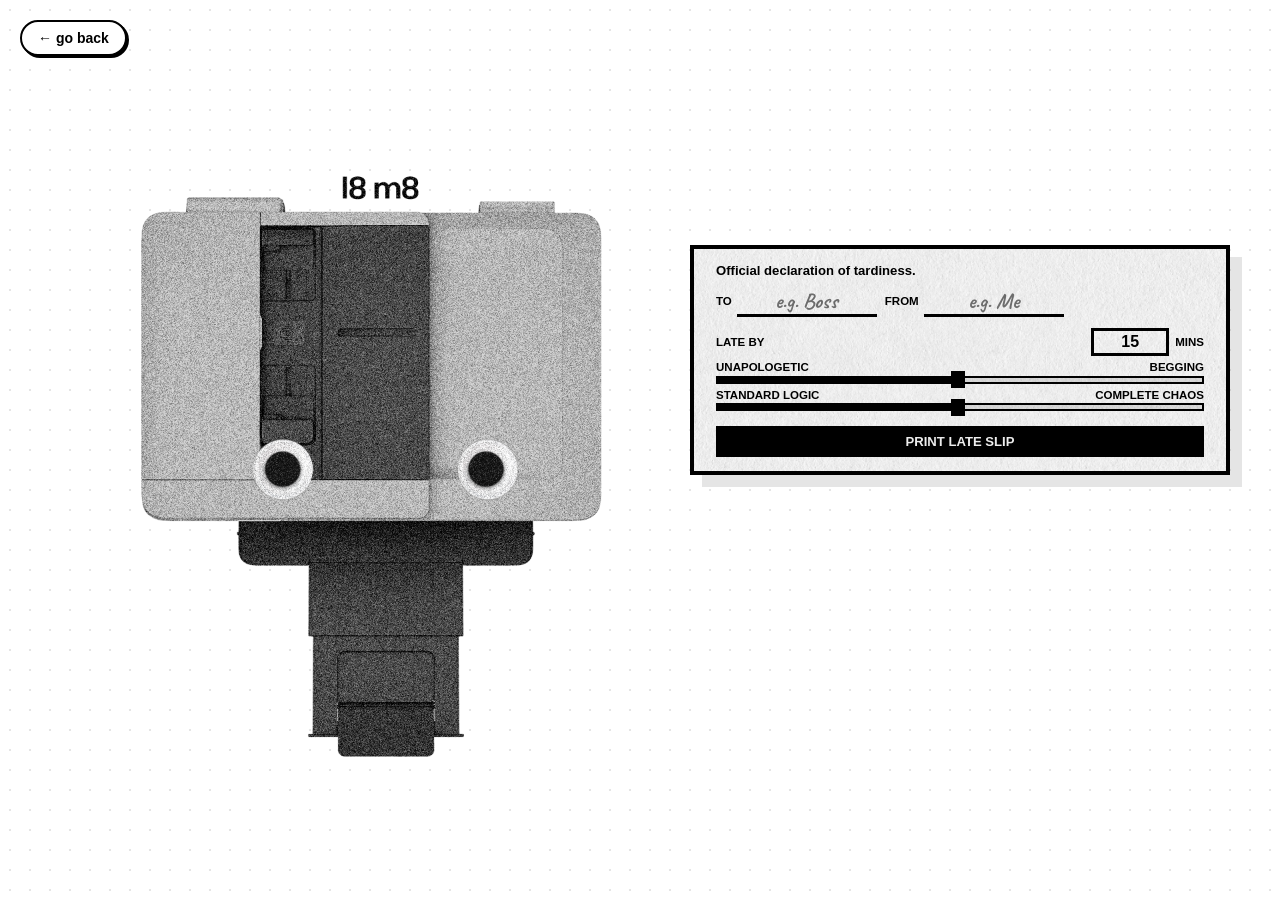
==== commit a7e92de6: "Update index.html" ====
--- a/excuse roulette/index.html
+++ b/excuse roulette/index.html
@@ -16,7 +16,7 @@
             /* PRINTER SIZE AND POSITION */
             --printer-width: 1280px;
             --printer-center-x: 30vw;
-            --printer-center-y: 55vh;
+            --printer-center-y: 53vh;
 
             /* EYEBALL LAYER */
             /* Eyeballs are separate from the printer now, so they can sit above the input slip. */
